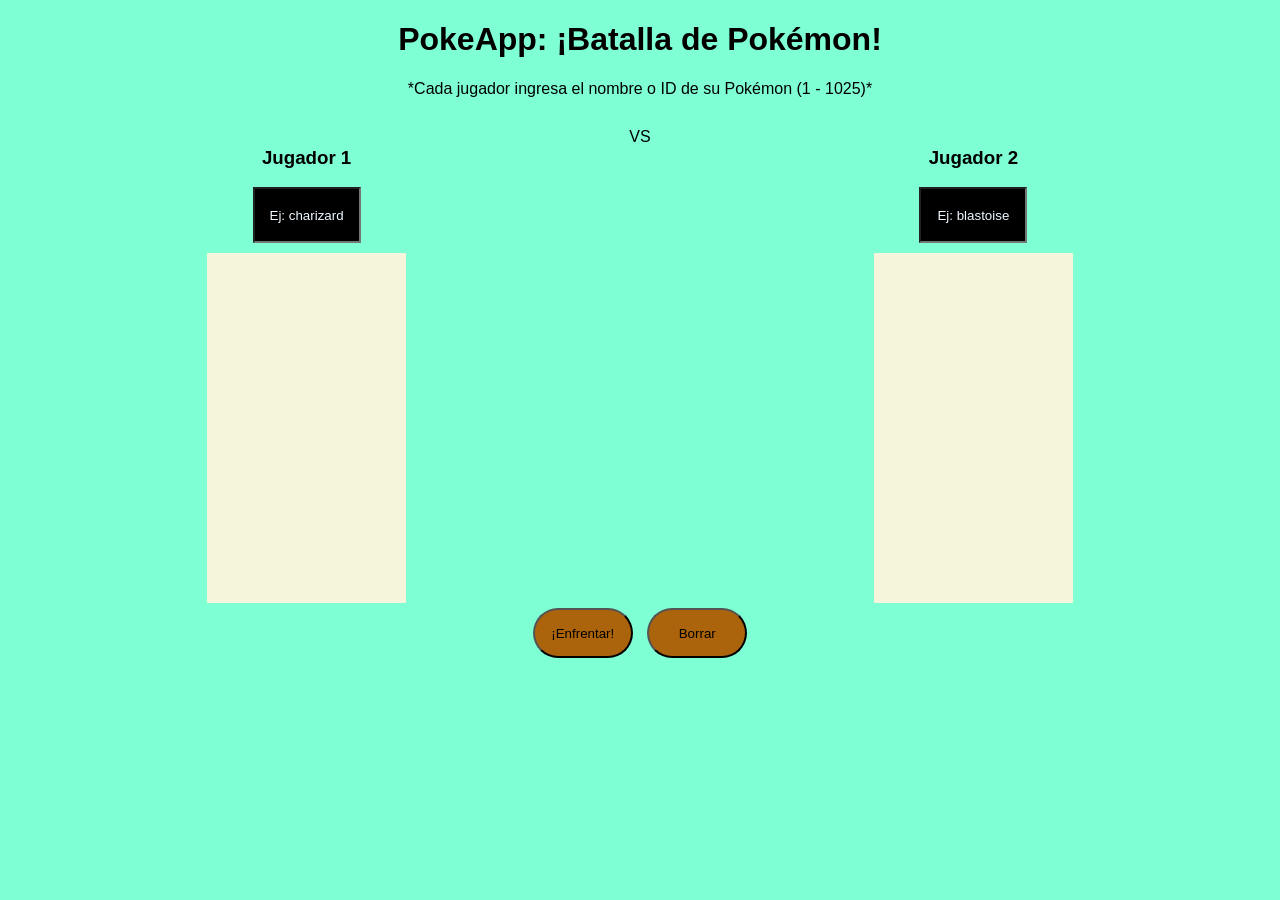
==== index.html @ b8d7a164 "Add files via upload" ====
<!DOCTYPE html>
<html lang="es">
<head>
  <meta charset="UTF-8" />
  <meta name="viewport" content="width=device-width, initial-scale=1.0"/>
  <link rel="stylesheet" href="style.css" />
  <title>PokeApp Batalla</title>
</head>
<body>
  <h1>PokeApp: ¡Batalla de Pokémon!</h1>
  <p>*Cada jugador ingresa el nombre o ID de su Pokémon (1 - 1025)*</p>

  <div id="battle-container">
    <div class="player">
      <h3>Jugador 1</h3>
      <input type="text" id="pokemon1" placeholder="Ej: charizard" />
      <div id="result1" class="result"></div>
    </div>

    <div class="vs">VS</div>

    <div class="player">
      <h3>Jugador 2</h3>
      <input type="text" id="pokemon2" placeholder="Ej: blastoise" />
      <div id="result2" class="result"></div>
    </div>
  </div>

  <button onclick="iniciarBatalla()">¡Enfrentar!</button>
  <button onclick="location.reload()">Borrar</button>
  <div id="winner"></div>

  <script src="app.js"></script>
</body>
</html>
---- style.css ----
body { 
    font-family: sans-serif; 
    text-align: center; 
    background-color: aquamarine;
}

input {
    background-color: black;
    color: aliceblue;
    text-align: center;
    width: 100px;
    height: 50px;
    margin-bottom: 10px;
}
::placeholder {
    color: aliceblue;
}

button {
    background-color: rgb(171, 100, 12);
    color: #000;
    width: 100px;
    height: 50px;
    border-radius: 3em;
    margin: 5px;
}
button:hover {
    background-color: rgb(202, 143, 71);
}

.parrafo {
    background-color: #000;
    color: aliceblue;
    font-family: Verdana, Geneva, Tahoma, sans-serif;
    width: 180px;
    margin: 0 auto;
}

#list_poke {
    background-color: rgb(0, 0, 0);
    color: aliceblue;
    font-family: Verdana, Geneva, Tahoma, sans-serif;
    width: 150px;
    height: 210px;
    margin: 20px auto;
}

#battle-container {
    display: flex;
    justify-content: space-around;
    flex-wrap: wrap;
    margin-top: 30px;
    gap: 10px;
}

.player {
    width: 45%;
}

.result {
    background-color: beige;
    width: 199px;
    min-height: 350px;
    margin: 0 auto;
    padding: 10px;
    box-sizing: border-box;
}

img {
    margin-top: 10px;
    width: 96px;
    height: 96px;
}

#winner {
    font-size: 20px;
    font-weight: bold;
    margin-top: 20px;
    color: #000;
}
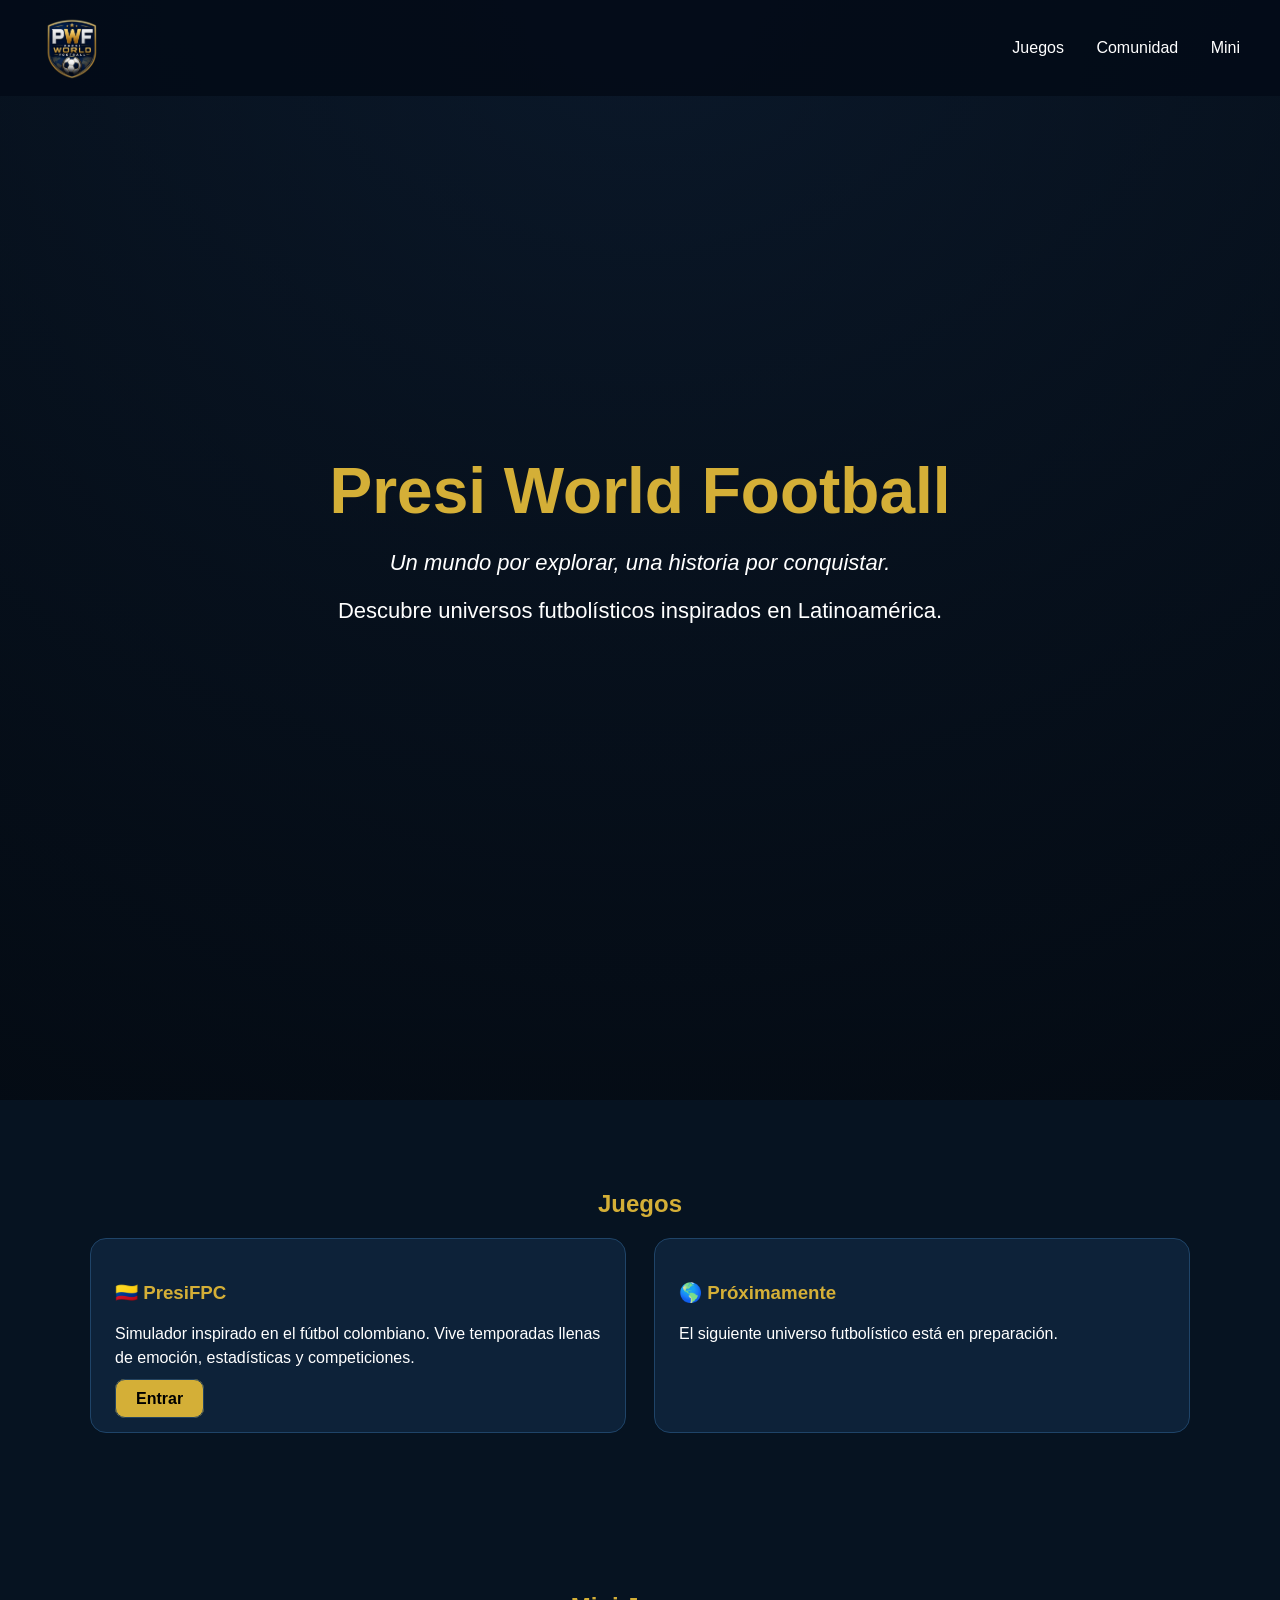
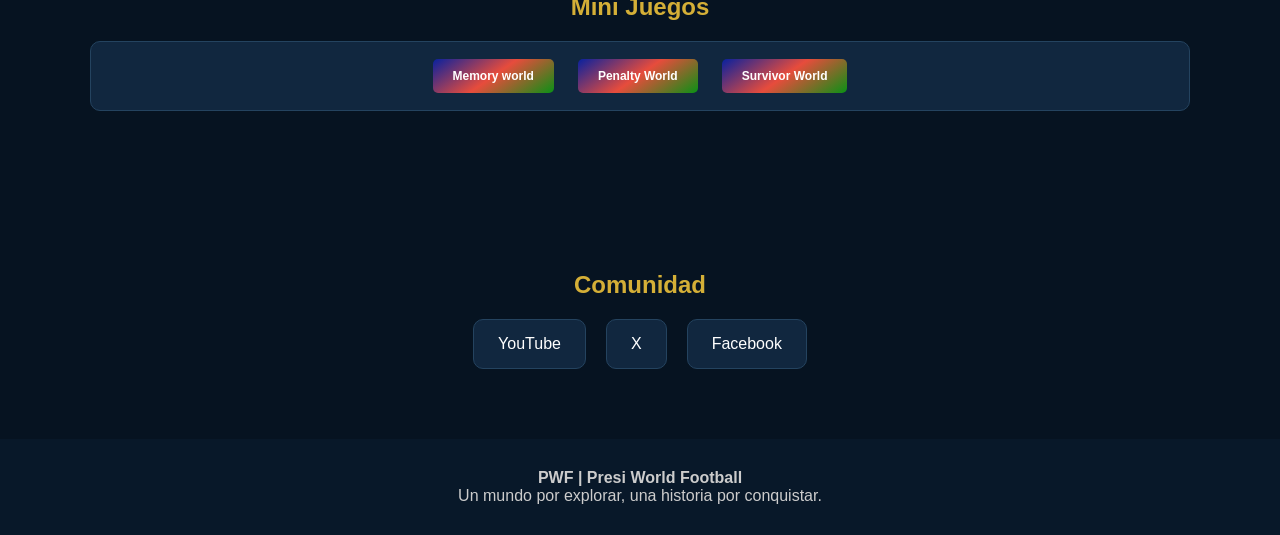
==== commit c4689f4d: "Add files via upload" ====
--- a/index.html
+++ b/index.html
@@ -1,35 +1,229 @@
-<!DOCTYPE html>
-<html lang="es">
-<head>
-  <meta charset="UTF-8" />
-  <meta name="viewport" content="width=device-width, initial-scale=1.0"/>
-  <link rel="stylesheet" href="style.css" />
-  <title>PokeApp Batalla</title>
-</head>
-<body>
-  <h1>PokeApp: ¡Batalla de Pokémon!</h1>
-  <p>*Cada jugador ingresa el nombre o ID de su Pokémon (1 - 1025)*</p>
-
-  <div id="battle-container">
-    <div class="player">
-      <h3>Jugador 1</h3>
-      <input type="text" id="pokemon1" placeholder="Ej: charizard" />
-      <div id="result1" class="result"></div>
-    </div>
-
-    <div class="vs">VS</div>
-
-    <div class="player">
-      <h3>Jugador 2</h3>
-      <input type="text" id="pokemon2" placeholder="Ej: blastoise" />
-      <div id="result2" class="result"></div>
-    </div>
-  </div>
-
-  <button onclick="iniciarBatalla()">¡Enfrentar!</button>
-  <button onclick="location.reload()">Borrar</button>
-  <div id="winner"></div>
-
-  <script src="app.js"></script>
-</body>
-</html>
+
+<!DOCTYPE html>
+<html lang="es">
+<head>
+<meta charset="utf-8">
+<meta name="viewport" content="width=device-width,initial-scale=1">
+<title>PWF</title>
+<style>
+body{
+margin:0;
+font-family:Arial;
+background:#061321;
+color:white;
+}
+
+header{
+display:flex;
+justify-content:
+space-between;
+align-items:center;
+padding:16px 40px;
+background:rgba(4,12,24,.9);
+position:fixed;
+width:100%;
+box-sizing:border-box;
+}
+
+header img{
+height:64px;
+}
+
+nav a{
+color:white;
+text-decoration:none;
+margin-left:28px;
+}
+
+.hero{
+min-height:100vh;
+background:linear-gradient(rgba(4,10,18,.7),rgba(4,10,18,.85)),
+radial-gradient(circle at top,#1b3b63,#061321);
+display:flex;
+align-items:center;
+justify-content:center;
+text-align:center;
+padding:100px 20px;
+}
+
+
+.hero h1{
+font-size:64px
+;margin:0;
+color:#d4af37;
+}
+
+.hero p{
+font-size:22px;
+max-width:700px;
+}
+
+.btn{
+display:inline-block;
+margin:10px;
+padding:14px28px;
+border-radius:8px;
+background:#d4af37;
+color:#061321;
+text-decoration:none;
+font-weight:bold;
+}
+
+section{
+padding:70px 20px;
+max-width:1100px;
+margin:auto;
+}
+
+.cards{
+display:grid;
+grid-template-columns:repeat(auto-fit,minmax(300px,1fr));
+gap:28px;
+}
+
+.card{
+background:#0d2239;
+border:1px solid #1f4468;
+border-radius:16px;
+padding:24px;
+}
+
+.card a{
+padding:10px 20px;
+background:#d4af37;
+color:#000;
+font-weight: bold;
+text-decoration:none;
+border-radius:10px;
+border:1px solid #24435f;
+}
+
+.card h3{
+color:#d4af37;
+}
+
+.card p{margin-bottom:20px;line-height:1.5}
+
+
+footer{
+text-align:center
+;padding:30px
+;background:
+#081829;
+color:#ccc;
+}
+
+.community{
+display:flex;
+justify-content:center;
+gap:20px;
+flex-wrap:wrap;
+}
+
+.community a{
+padding:15px 24px;
+background:#11273f;
+color:#fff;
+text-decoration:none;
+border-radius:10px;
+border:1px solid #24435f;
+}
+
+.minijuegos {
+display:flex;
+justify-content:center;
+gap:20px;
+flex-wrap:wrap;
+padding:15px 24px;
+background:#11273f;
+border-radius:10px;
+border:1px solid #24435f;
+}
+
+.btn_exts {
+  background: linear-gradient(145deg, #08219f,#e74c3c, #0a9115);
+  padding: 10px 20px;
+  font-size: 12px;
+  font-weight: 600;
+  cursor: pointer;
+  margin: 2px;
+  border: none;
+  border-radius: 5px;
+  color: white;
+}
+
+
+</style>
+</head>
+<body>
+<header>
+<img src="pwf.png" alt="PWF logo">
+
+<nav>
+<a href="#games">Juegos</a>
+<a href="#community">Comunidad</a>
+<a href="#minijuegos">Mini</a>
+</nav>
+</header>
+
+<div class="hero">
+<div>
+<h1>Presi World Football</h1>
+<p><em>Un mundo por explorar, una historia por conquistar.</em></p>
+<p>Descubre universos futbolísticos inspirados en Latinoamérica.</p>
+</div>
+</div>
+
+<section id="games">
+<h2 style="text-align:center;color:#d4af37">Juegos</h2>
+<div class="cards">
+<div class="card">
+<h3>🇨🇴 PresiFPC</h3>
+<p>Simulador inspirado en el fútbol colombiano. Vive temporadas llenas de emoción, estadísticas y competiciones.</p>
+<a href="https://soyjabp.github.io/PresiFPC/">Entrar</a>
+</div>
+
+<div class="card">
+<h3>🌎 Próximamente</h3>
+<p>El siguiente universo futbolístico está en preparación.</p>
+</div>
+</div>
+</section>
+
+<section id="minijuegos">
+<h2 style="text-align:center;color:#d4af37">
+Mini Juegos</h2>
+<div class="minijuegos">
+
+<button class="btn_exts" onclick="window.location.href='minijuegos/mundial.html'">
+Memory world
+</button>
+
+<button class="btn_exts" onclick="window.location.href='minijuegos/penalty-world.html'">
+Penalty World
+</button> 
+
+<button class="btn_exts" onclick="window.location.href='minijuegos/survivor-world.html'">
+Survivor World
+</button>  
+
+</div>
+</section>
+
+
+<section id="community">
+<h2 style="text-align:center;color:#d4af37">
+Comunidad</h2>
+<div class="community">
+<a href="https://youtube.com/@presiwf?si=2ofRxhg4qv-lK98m">YouTube</a>
+<a href="https://x.com/PresiWF">X</a>
+<a href="https://www.facebook.com/profile.php?id=61589507349032">Facebook</a>
+</div>
+</section>
+
+<footer>
+<strong>PWF | Presi World Football</strong><br>
+Un mundo por explorar, una historia por conquistar.
+</footer>
+</body>
+</html>
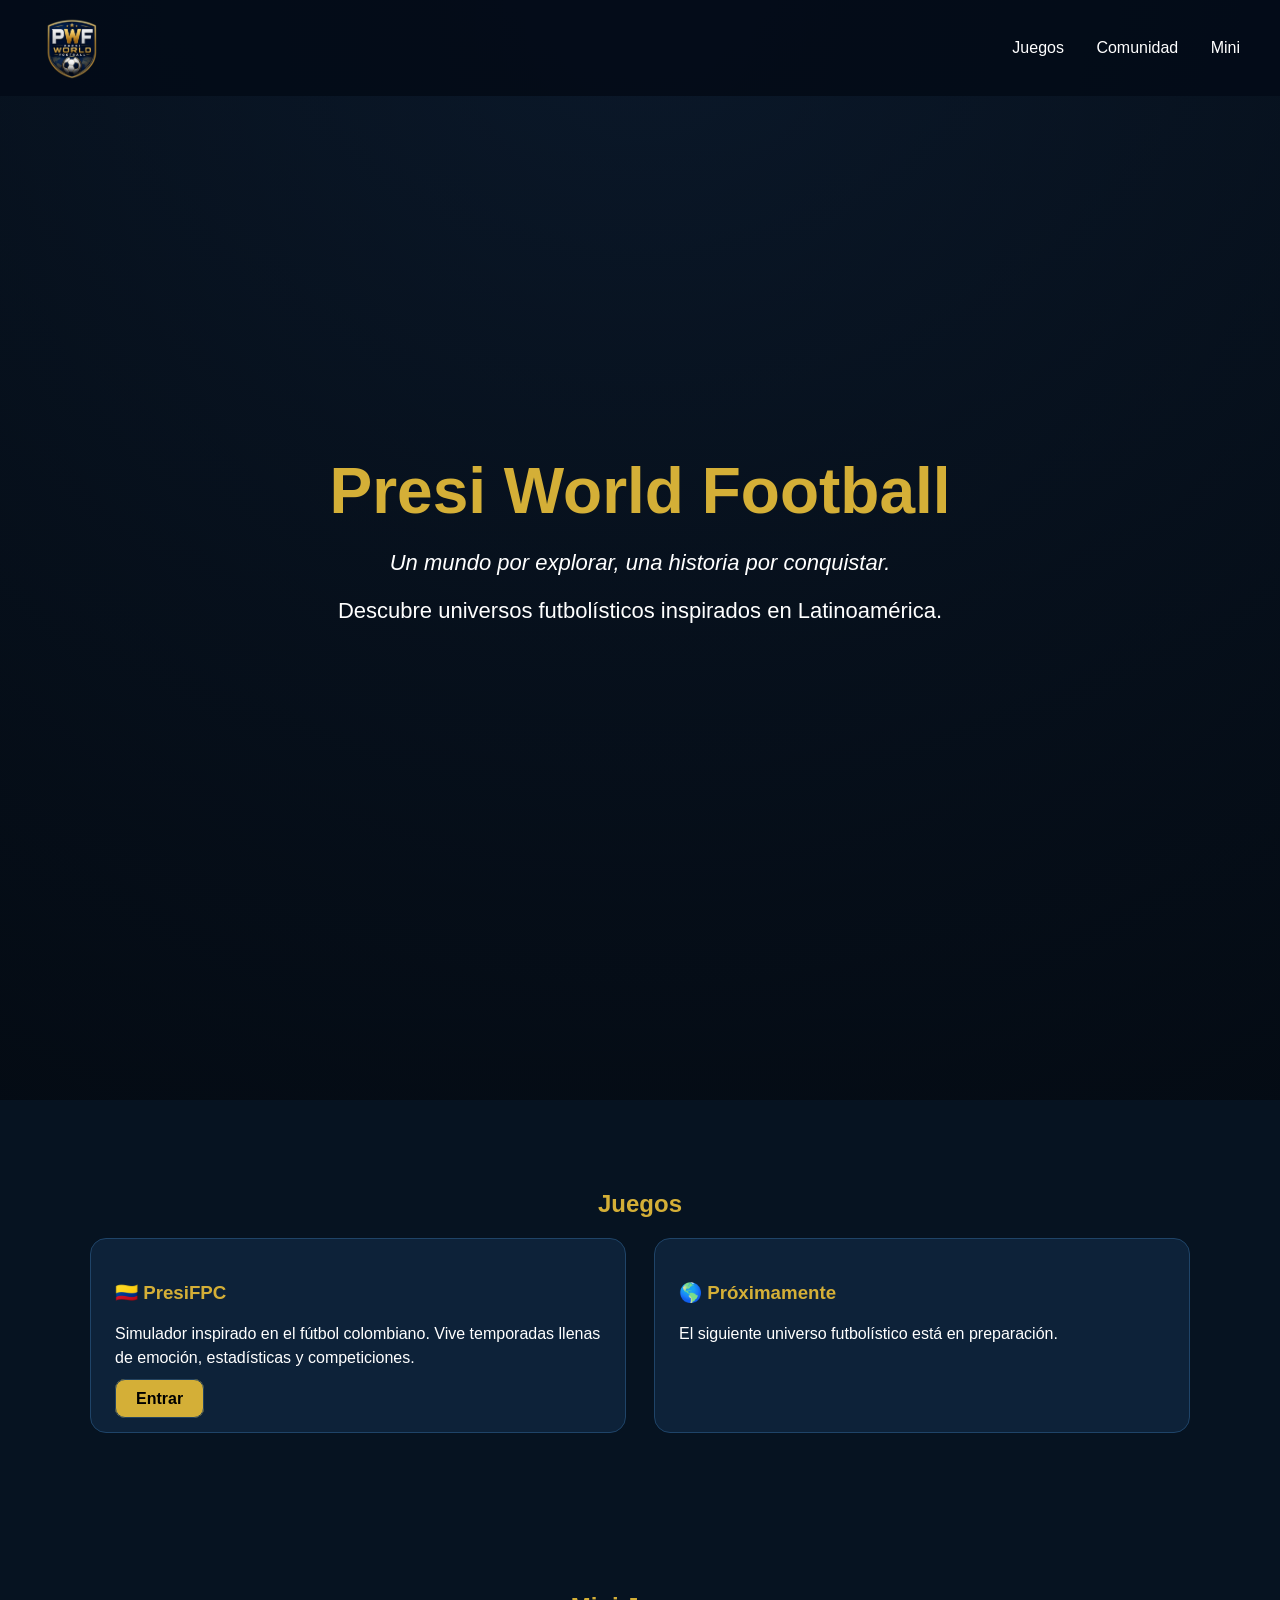
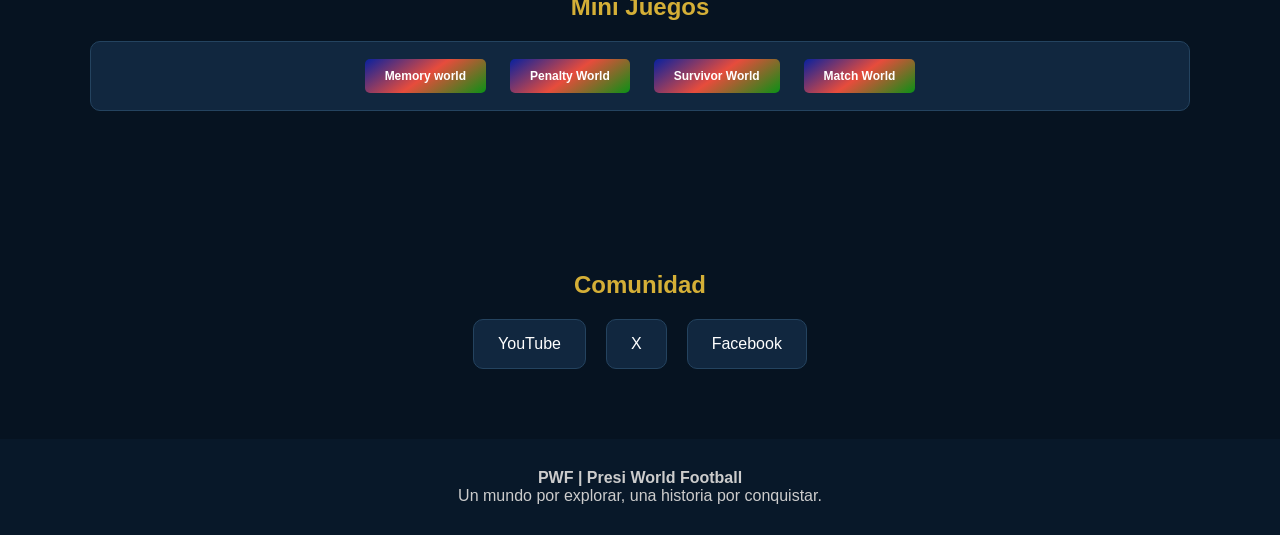
==== commit c9115dcc: "Update index.html" ====
--- a/index.html
+++ b/index.html
@@ -207,6 +207,10 @@
 Survivor World
 </button>  
 
+<button class="btn_exts" onclick="window.location.href='minijuegos/partidos-selecciones.html'">
+Match World
+</button>  
+
 </div>
 </section>
 
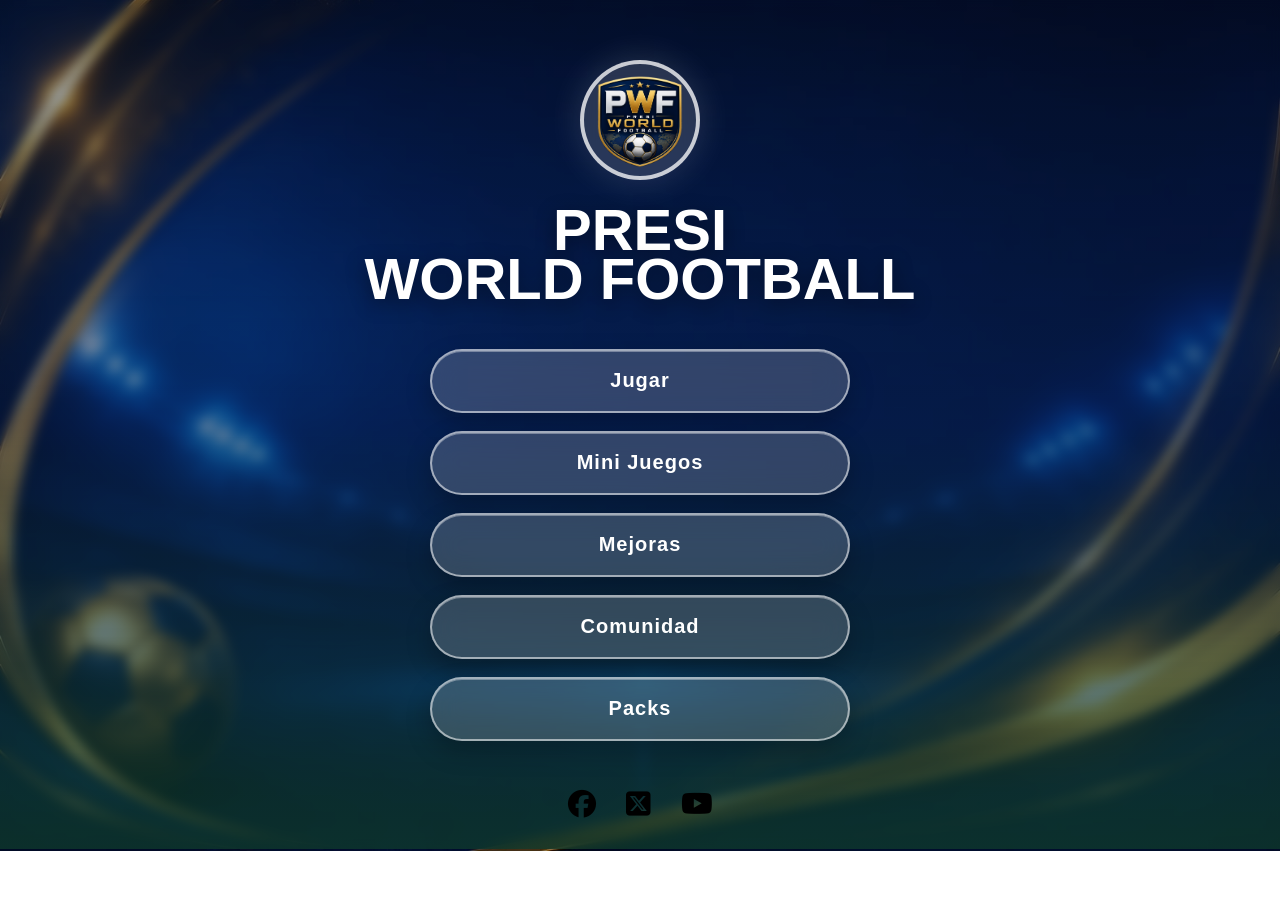
==== commit 26cbf663: "Add files via upload" ====
--- a/index.html
+++ b/index.html
@@ -1,233 +1,73 @@
-
-<!DOCTYPE html>
-<html lang="es">
-<head>
-<meta charset="utf-8">
-<meta name="viewport" content="width=device-width,initial-scale=1">
-<title>PWF</title>
-<style>
-body{
-margin:0;
-font-family:Arial;
-background:#061321;
-color:white;
-}
-
-header{
-display:flex;
-justify-content:
-space-between;
-align-items:center;
-padding:16px 40px;
-background:rgba(4,12,24,.9);
-position:fixed;
-width:100%;
-box-sizing:border-box;
-}
-
-header img{
-height:64px;
-}
-
-nav a{
-color:white;
-text-decoration:none;
-margin-left:28px;
-}
-
-.hero{
-min-height:100vh;
-background:linear-gradient(rgba(4,10,18,.7),rgba(4,10,18,.85)),
-radial-gradient(circle at top,#1b3b63,#061321);
-display:flex;
-align-items:center;
-justify-content:center;
-text-align:center;
-padding:100px 20px;
-}
-
-
-.hero h1{
-font-size:64px
-;margin:0;
-color:#d4af37;
-}
-
-.hero p{
-font-size:22px;
-max-width:700px;
-}
-
-.btn{
-display:inline-block;
-margin:10px;
-padding:14px28px;
-border-radius:8px;
-background:#d4af37;
-color:#061321;
-text-decoration:none;
-font-weight:bold;
-}
-
-section{
-padding:70px 20px;
-max-width:1100px;
-margin:auto;
-}
-
-.cards{
-display:grid;
-grid-template-columns:repeat(auto-fit,minmax(300px,1fr));
-gap:28px;
-}
-
-.card{
-background:#0d2239;
-border:1px solid #1f4468;
-border-radius:16px;
-padding:24px;
-}
-
-.card a{
-padding:10px 20px;
-background:#d4af37;
-color:#000;
-font-weight: bold;
-text-decoration:none;
-border-radius:10px;
-border:1px solid #24435f;
-}
-
-.card h3{
-color:#d4af37;
-}
-
-.card p{margin-bottom:20px;line-height:1.5}
-
-
-footer{
-text-align:center
-;padding:30px
-;background:
-#081829;
-color:#ccc;
-}
-
-.community{
-display:flex;
-justify-content:center;
-gap:20px;
-flex-wrap:wrap;
-}
-
-.community a{
-padding:15px 24px;
-background:#11273f;
-color:#fff;
-text-decoration:none;
-border-radius:10px;
-border:1px solid #24435f;
-}
-
-.minijuegos {
-display:flex;
-justify-content:center;
-gap:20px;
-flex-wrap:wrap;
-padding:15px 24px;
-background:#11273f;
-border-radius:10px;
-border:1px solid #24435f;
-}
-
-.btn_exts {
-  background: linear-gradient(145deg, #08219f,#e74c3c, #0a9115);
-  padding: 10px 20px;
-  font-size: 12px;
-  font-weight: 600;
-  cursor: pointer;
-  margin: 2px;
-  border: none;
-  border-radius: 5px;
-  color: white;
-}
-
-
-</style>
-</head>
-<body>
-<header>
-<img src="pwf.png" alt="PWF logo">
-
-<nav>
-<a href="#games">Juegos</a>
-<a href="#community">Comunidad</a>
-<a href="#minijuegos">Mini</a>
-</nav>
-</header>
-
-<div class="hero">
-<div>
-<h1>Presi World Football</h1>
-<p><em>Un mundo por explorar, una historia por conquistar.</em></p>
-<p>Descubre universos futbolísticos inspirados en Latinoamérica.</p>
-</div>
-</div>
-
-<section id="games">
-<h2 style="text-align:center;color:#d4af37">Juegos</h2>
-<div class="cards">
-<div class="card">
-<h3>🇨🇴 PresiFPC</h3>
-<p>Simulador inspirado en el fútbol colombiano. Vive temporadas llenas de emoción, estadísticas y competiciones.</p>
-<a href="https://soyjabp.github.io/PresiFPC/">Entrar</a>
-</div>
-
-<div class="card">
-<h3>🌎 Próximamente</h3>
-<p>El siguiente universo futbolístico está en preparación.</p>
-</div>
-</div>
-</section>
-
-<section id="minijuegos">
-<h2 style="text-align:center;color:#d4af37">
-Mini Juegos</h2>
-<div class="minijuegos">
-
-<button class="btn_exts" onclick="window.location.href='minijuegos/mundial.html'">
-Memory world
-</button>
-
-<button class="btn_exts" onclick="window.location.href='minijuegos/penalty-world.html'">
-Penalty World
-</button> 
-
-<button class="btn_exts" onclick="window.location.href='minijuegos/survivor-world.html'">
-Survivor World
-</button>  
-
-<button class="btn_exts" onclick="window.location.href='minijuegos/partidos-selecciones.html'">
-Match World
-</button>  
-
-</div>
-</section>
-
-
-<section id="community">
-<h2 style="text-align:center;color:#d4af37">
-Comunidad</h2>
-<div class="community">
-<a href="https://youtube.com/@presiwf?si=2ofRxhg4qv-lK98m">YouTube</a>
-<a href="https://x.com/PresiWF">X</a>
-<a href="https://www.facebook.com/profile.php?id=61589507349032">Facebook</a>
-</div>
-</section>
-
-<footer>
-<strong>PWF | Presi World Football</strong><br>
-Un mundo por explorar, una historia por conquistar.
-</footer>
-</body>
-</html>
+<!DOCTYPE html>
+<html lang="es">
+<head>
+<meta charset="UTF-8">
+<meta name="viewport" content="width=device-width, initial-scale=1.0">
+<title>PWF</title>
+
+<link rel="stylesheet" href="https://cdnjs.cloudflare.com/ajax/libs/font-awesome/6.7.2/css/all.min.css">
+  
+<link rel="stylesheet" href="style.css">
+
+<link rel="stylesheet"
+href="https://cdnjs.cloudflare.com/ajax/libs/font-awesome/6.5.2/css/all.min.css">
+
+</head>
+<body>
+
+<div class="overlay"></div>
+
+<header>
+
+<div class="status">
+
+</div>
+
+</header>
+
+<main>
+
+<div class="logo">
+
+<div class="logoCircle">
+
+<img class="logos" src="pwf.png" alt="">
+
+</div>
+
+<h1>
+PRESI<br><span>WORLD FOOTBALL</span>
+</h1>
+
+</div>
+
+<div class="menu">
+
+<button onclick="window.location.href='universes.html'">Jugar</button>
+<button onclick="window.location.href='minijuegos.html'">Mini Juegos</button>
+<button onclick="window.location.href='Mejoras.html'">Mejoras</button>
+<button onclick="window.location.href='comunidad.html'">Comunidad</button>
+<button onclick="window.location.href='packs.html'">Packs</button>
+
+</div>
+
+</main>
+
+<footer>
+
+ <button onclick="window.open('https://www.facebook.com/profile.php?id=61589507349032', '_blank')">
+   <i class="fa-brands fa-facebook"></i>
+ </button>
+
+ <button onclick="window.open('https://x.com/PresiWF', '_blank')">
+   <i class="fa-brands fa-square-x-twitter"></i>
+ </button>
+
+ <button onclick="window.open('https://youtube.com/@presifpc1?si=HZUFzgZ_SitQIK7S', '_blank')">  
+   <i class="fab fa-youtube"></i>
+ </button>
+
+</footer>
+
+</body>
+</html>
--- a/style.css
+++ b/style.css
@@ -0,0 +1,253 @@
+*{
+margin:0;
+padding:0;
+box-sizing:border-box;
+}
+
+body{
+font-family:'Montserrat',sans-serif;
+height: auto;
+background:url("fondo.png") center center/cover no-repeat;
+position:relative;
+display:flex;
+flex-direction:column;
+
+overflow-x:hidden;
+overflow-y:auto;
+}
+
+.overlay{
+position:absolute;
+inset:0;
+background:linear-gradient(
+180deg,
+rgba(6,18,40,.40),
+rgba(9,30,70,.55),
+rgba(15,60,45,.75)
+);
+backdrop-filter:blur(6px);
+z-index:0;
+}
+
+header{
+position:relative;
+z-index:2;
+padding:20px;
+}
+
+.status{
+display:flex;
+justify-content:flex-end;
+gap:18px;
+font-size:22px;
+color:white;
+}
+
+.status div{
+display:flex;
+align-items:center;
+gap:6px;
+}
+
+.status .fa-crown{
+color:#ffd84a;
+}
+
+.status .fa-heart{
+color:#ff4d5a;
+}
+
+main{
+position:relative;
+z-index:2;
+flex:1;
+display:flex;
+flex-direction:column;
+justify-content:center;
+align-items:center;
+padding:20px;
+}
+
+.logo{
+text-align:center;
+margin-bottom:45px;
+}
+
+.logos{
+width: 190px;
+height: 100px;
+}
+
+.logoCircle{
+width:120px;
+height:120px;
+margin:auto;
+border-radius:50%;
+background:rgba(255,255,255,.15);
+border:4px solid rgba(255,255,255,.75);
+display:flex;
+justify-content:center;
+align-items:center;
+backdrop-filter:blur(10px);
+box-shadow:0 0 35px rgba(255,255,255,.15);
+}
+
+.logoCircle i{
+font-size:60px;
+color:white;
+}
+
+.logo h1{
+margin-top:25px;
+font-size:58px;
+font-weight:900;
+line-height:.85;
+color:white;
+text-shadow:0 5px 20px rgba(0,0,0,.45);
+}
+
+.logo span{
+font-weight:700;
+}
+
+.menu{
+width:100%;
+max-width:420px;
+display:flex;
+flex-direction:column;
+gap:18px;
+}
+
+.menu button{
+height:64px;
+border:none;
+border-radius:40px;
+font-size:20px;
+font-weight:700;
+letter-spacing:1px;
+cursor:pointer;
+color:white;
+background:rgba(255,255,255,.18);
+border:2px solid rgba(255,255,255,.55);
+backdrop-filter:blur(14px);
+transition:.25s;
+box-shadow:
+0 10px 25px rgba(0,0,0,.25),
+inset 0 1px rgba(255,255,255,.35);
+}
+
+.menu button:hover{
+transform:translateY(-3px);
+background:rgba(255,255,255,.28);
+}
+
+button:active{
+transform:scale(.97);
+}
+
+button{
+border:none;
+background:none;
+font-size:28px;
+cursor:pointer;
+}
+
+
+footer{
+position:relative;
+z-index:2;
+display:flex;
+justify-content:center;
+gap:30px;
+padding:28px;
+font-size:28px;
+color:white;
+}
+
+footer i{
+cursor:pointer;
+transition:.3s;
+}
+
+footer i:hover{
+transform:scale(1.25);
+color: #FFD700;
+}
+
+@media(max-width:430px){
+.logo h1{
+font-size:46px;
+}
+
+.logoCircle{
+width:95px;
+height:95px;
+}
+
+.logoCircle i{
+font-size:48px;
+}
+
+button{
+height:58px;
+font-size:18px;
+}
+
+footer{
+font-size:24px;
+gap:22px;
+}
+}
+
+.cards{
+    width:min(92%,430px);
+    margin:auto;
+    display:flex;
+    flex-direction:column;
+    gap:20px;
+}
+
+.card{
+    padding:22px;
+    border-radius:22px;
+    background:rgba(255,255,255,.12);
+    border:1px solid rgba(255,255,255,.25);
+    backdrop-filter:blur(12px);
+    box-shadow:0 10px 25px rgba(0,0,0,.30);
+    color:white;
+}
+
+.card h2{
+    font-size:24px;
+    margin-bottom:12px;
+    font-weight:700;
+}
+
+.card p{
+    font-size:16px;
+    color:#ddd;
+    line-height:1.6;
+    margin-bottom:20px;
+}
+
+.card button{
+    width:100%;
+    height:52px;
+    border:none;
+    border-radius:30px;
+    background:linear-gradient(90deg,#2ecc71,#27ae60);
+    color:white;
+    font-size:17px;
+    font-weight:bold;
+    cursor:pointer;
+    transition:.25s;
+}
+
+.card button:hover{
+    transform:translateY(-2px);
+    box-shadow:0 8px 20px rgba(0,0,0,.25);
+}
+
+.card button:active{
+    transform:scale(.98);
+}
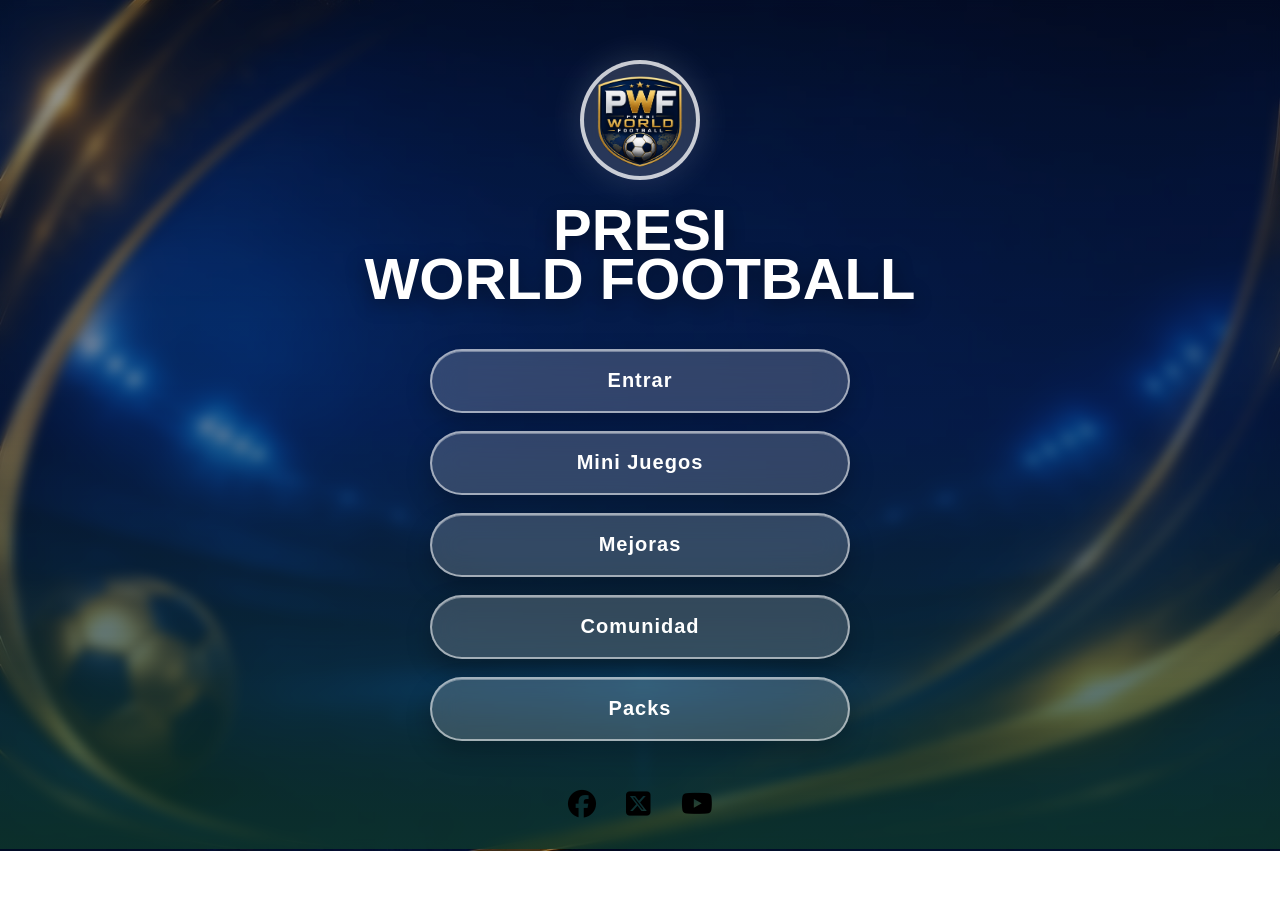
==== commit d9cfeb5c: "Update index.html" ====
--- a/index.html
+++ b/index.html
@@ -43,7 +43,7 @@
 
 <div class="menu">
 
-<button onclick="window.location.href='universes.html'">Jugar</button>
+<button onclick="window.location.href='universes.html'">Entrar</button>
 <button onclick="window.location.href='minijuegos.html'">Mini Juegos</button>
 <button onclick="window.location.href='Mejoras.html'">Mejoras</button>
 <button onclick="window.location.href='comunidad.html'">Comunidad</button>
@@ -70,4 +70,4 @@
 </footer>
 
 </body>
-</html>+</html>
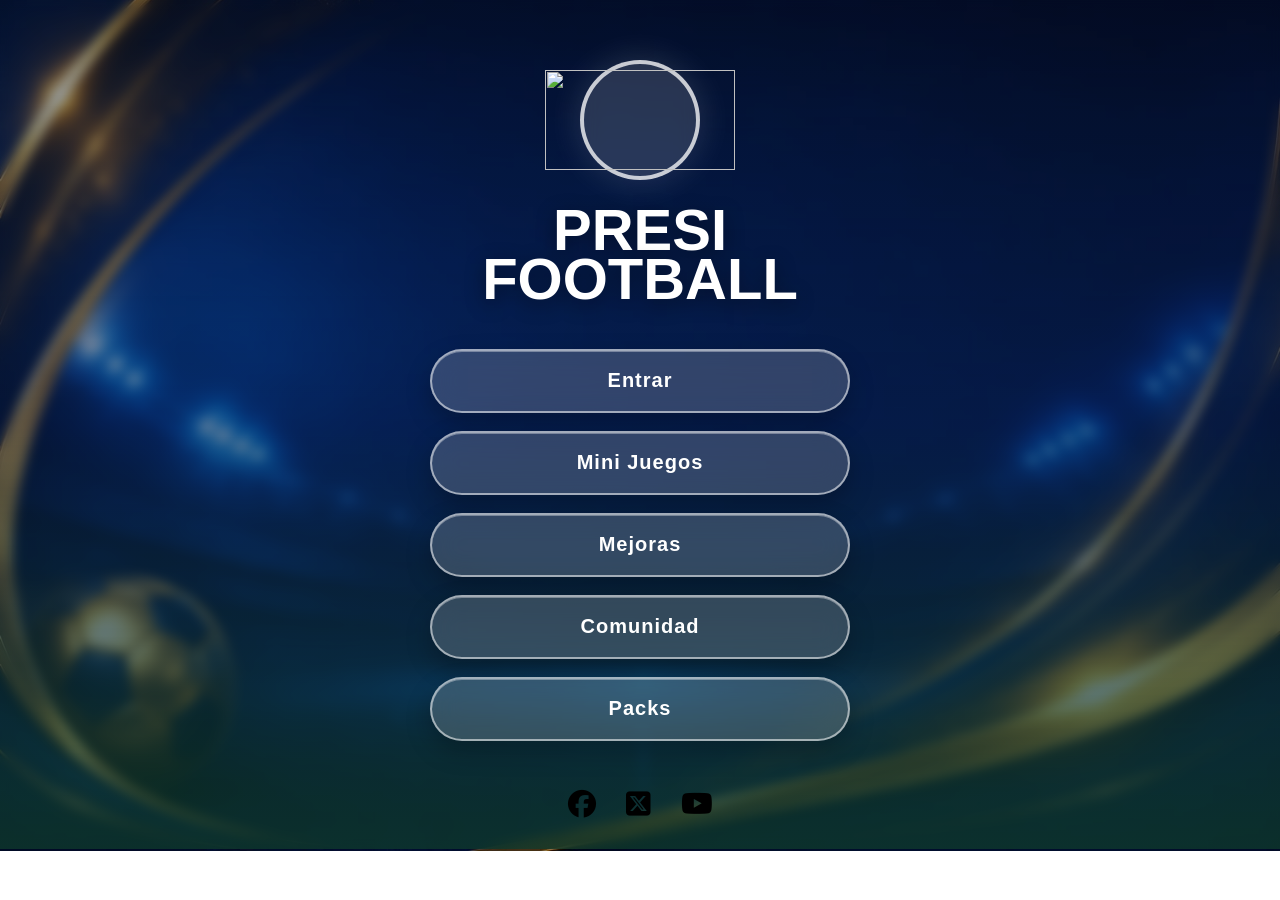
==== commit 6206dd39: "Update index.html" ====
--- a/index.html
+++ b/index.html
@@ -36,7 +36,7 @@
 </div>
 
 <h1>
-PRESI<br><span>WORLD FOOTBALL</span>
+PRESI<br><span>FOOTBALL</span>
 </h1>
 
 </div>
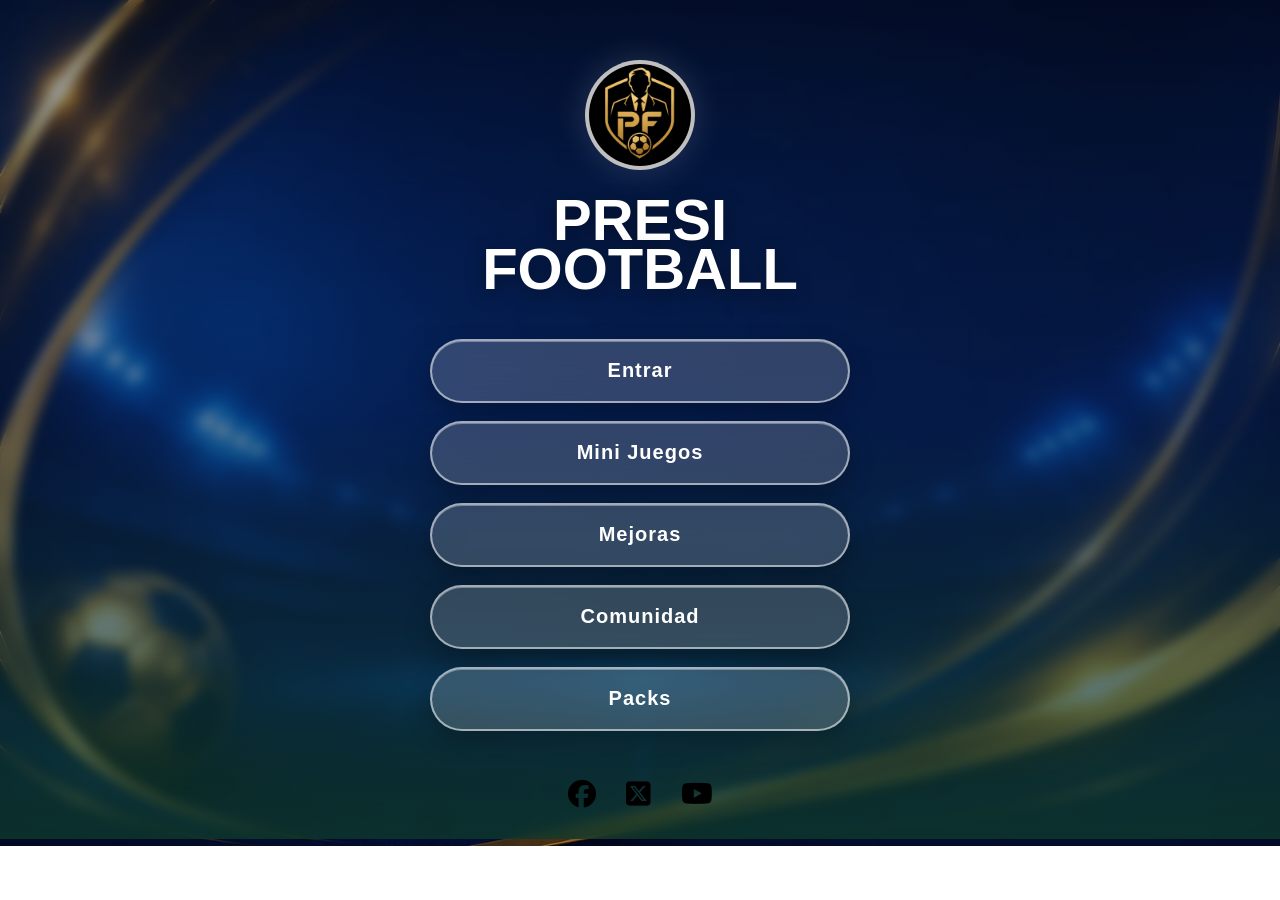
==== commit 360b6acd: "Update index.html" ====
--- a/index.html
+++ b/index.html
@@ -3,7 +3,8 @@
 <head>
 <meta charset="UTF-8">
 <meta name="viewport" content="width=device-width, initial-scale=1.0">
-<title>PWF</title>
+<link rel="manifest" href="manifest.json">
+<title>PF</title>
 
 <link rel="stylesheet" href="https://cdnjs.cloudflare.com/ajax/libs/font-awesome/6.7.2/css/all.min.css">
   
--- a/style.css
+++ b/style.css
@@ -79,11 +79,12 @@
 }
 
 .logoCircle{
-width:120px;
-height:120px;
+width:110px;
+height:110px;
 margin:auto;
 border-radius:50%;
-background:rgba(255,255,255,.15);
+/*background:rgba(255,255,255,.15);*/
+background: black;
 border:4px solid rgba(255,255,255,.75);
 display:flex;
 justify-content:center;
@@ -93,7 +94,7 @@
 }
 
 .logoCircle i{
-font-size:60px;
+font-size:65px;
 color:white;
 }
 
@@ -250,4 +251,4 @@
 
 .card button:active{
     transform:scale(.98);
-}+}
